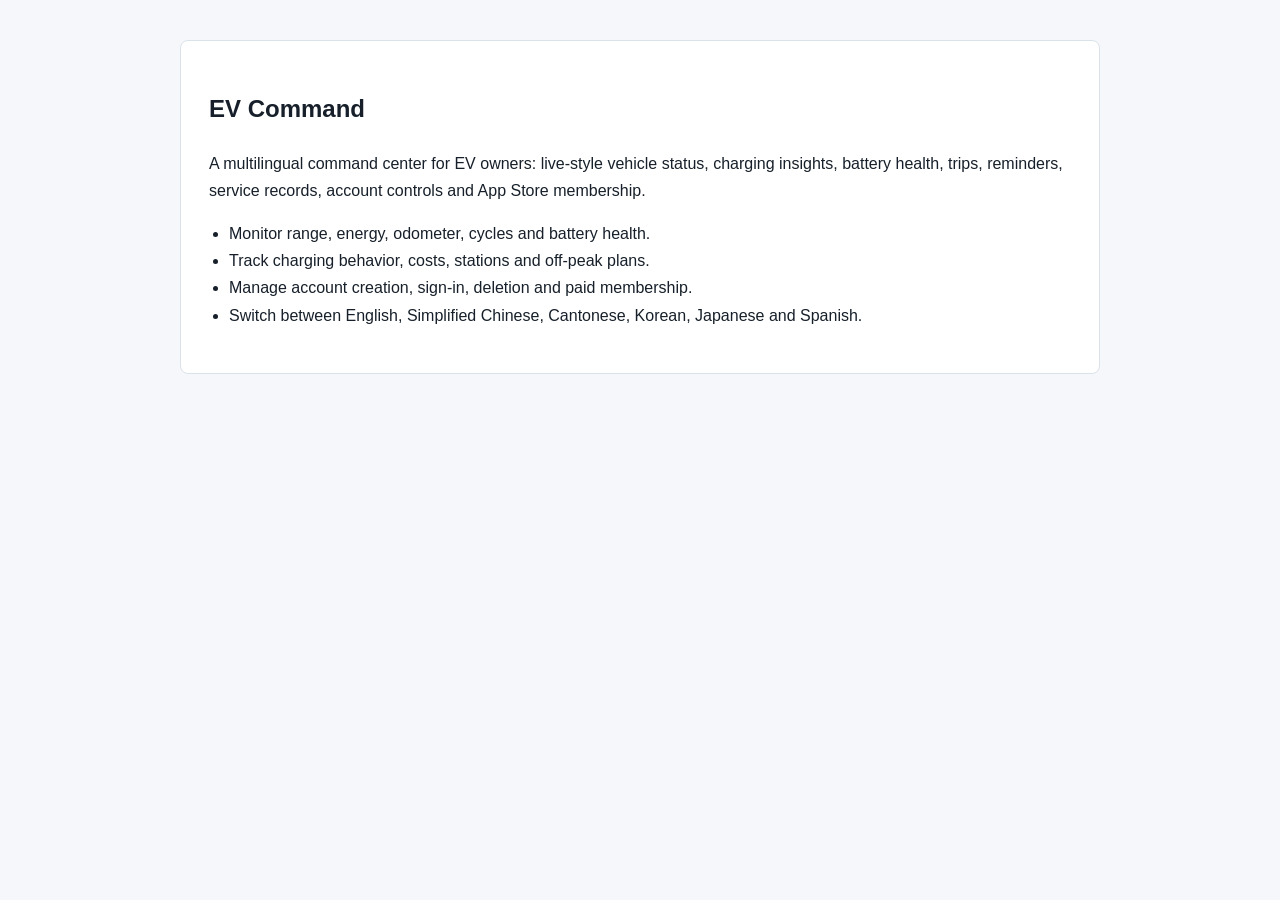
==== marketing.html @ b76dd8e4 "Publish EV Command support pages" ====
<!doctype html>
<html lang="en">
  <head>
    <meta charset="utf-8" />
    <meta name="viewport" content="width=device-width, initial-scale=1" />
    <title>EV Command Product Overview</title>
    <style>
      body { margin: 0; font-family: -apple-system, BlinkMacSystemFont, "Segoe UI", sans-serif; color: #17202a; background: #f5f7fa; }
      main { max-width: 920px; margin: 0 auto; padding: 40px 20px; line-height: 1.7; }
      .panel { background: #fff; border: 1px solid #dbe3ea; border-radius: 8px; padding: 28px; }
      ul { padding-left: 20px; }
    </style>
  </head>
  <body>
    <main>
      <section class="panel">
        <h1>EV Command</h1>
        <p>A multilingual command center for EV owners: live-style vehicle status, charging insights, battery health, trips, reminders, service records, account controls and App Store membership.</p>
        <ul>
          <li>Monitor range, energy, odometer, cycles and battery health.</li>
          <li>Track charging behavior, costs, stations and off-peak plans.</li>
          <li>Manage account creation, sign-in, deletion and paid membership.</li>
          <li>Switch between English, Simplified Chinese, Cantonese, Korean, Japanese and Spanish.</li>
        </ul>
      </section>
    </main>
  </body>
</html>
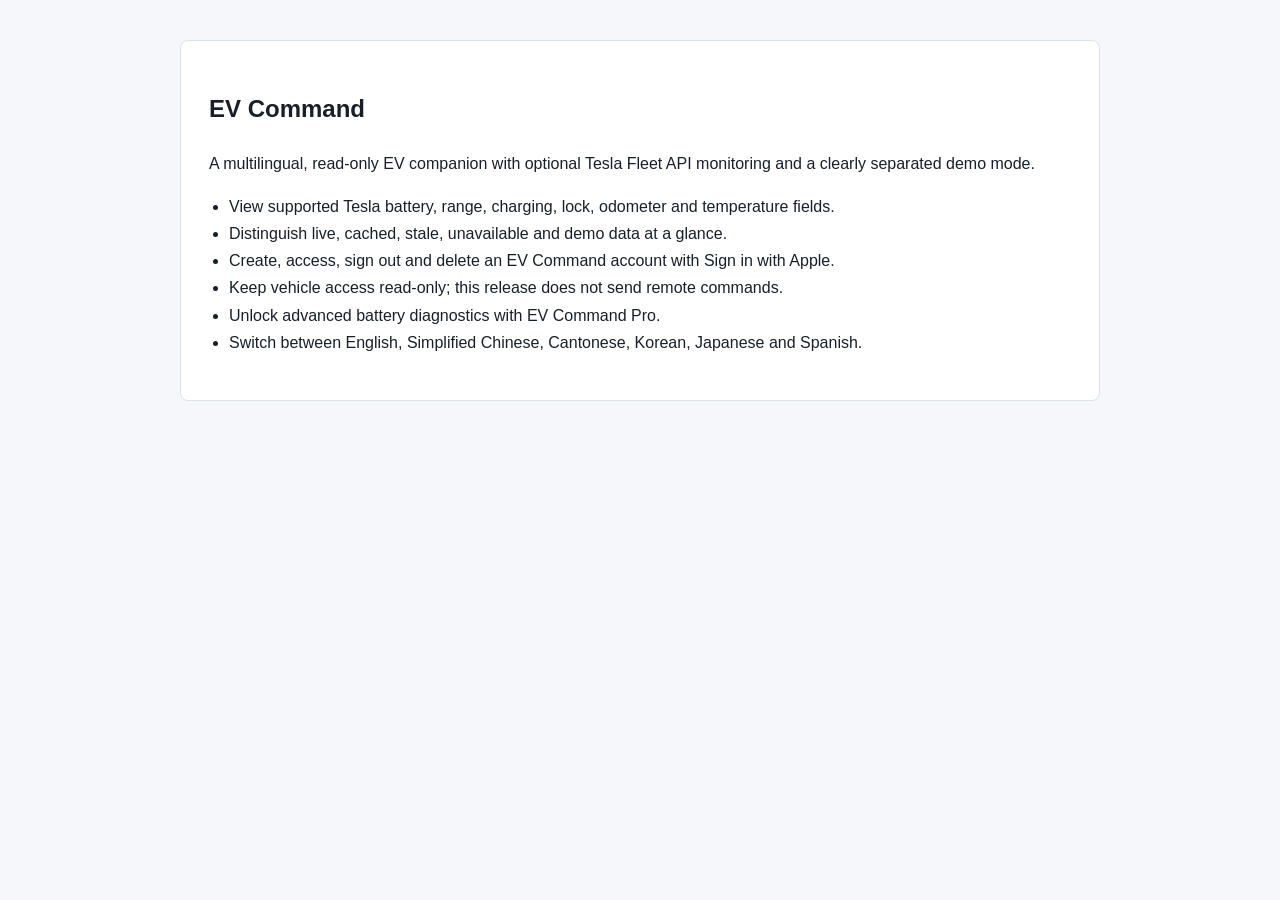
==== commit 327d6cce: "Update EV Command public policies" ====
--- a/marketing.html
+++ b/marketing.html
@@ -15,11 +15,13 @@
     <main>
       <section class="panel">
         <h1>EV Command</h1>
-        <p>A multilingual command center for EV owners: live-style vehicle status, charging insights, battery health, trips, reminders, service records, account controls and App Store membership.</p>
+        <p>A multilingual, read-only EV companion with optional Tesla Fleet API monitoring and a clearly separated demo mode.</p>
         <ul>
-          <li>Monitor range, energy, odometer, cycles and battery health.</li>
-          <li>Track charging behavior, costs, stations and off-peak plans.</li>
-          <li>Manage account creation, sign-in, deletion and paid membership.</li>
+          <li>View supported Tesla battery, range, charging, lock, odometer and temperature fields.</li>
+          <li>Distinguish live, cached, stale, unavailable and demo data at a glance.</li>
+          <li>Create, access, sign out and delete an EV Command account with Sign in with Apple.</li>
+          <li>Keep vehicle access read-only; this release does not send remote commands.</li>
+          <li>Unlock advanced battery diagnostics with EV Command Pro.</li>
           <li>Switch between English, Simplified Chinese, Cantonese, Korean, Japanese and Spanish.</li>
         </ul>
       </section>
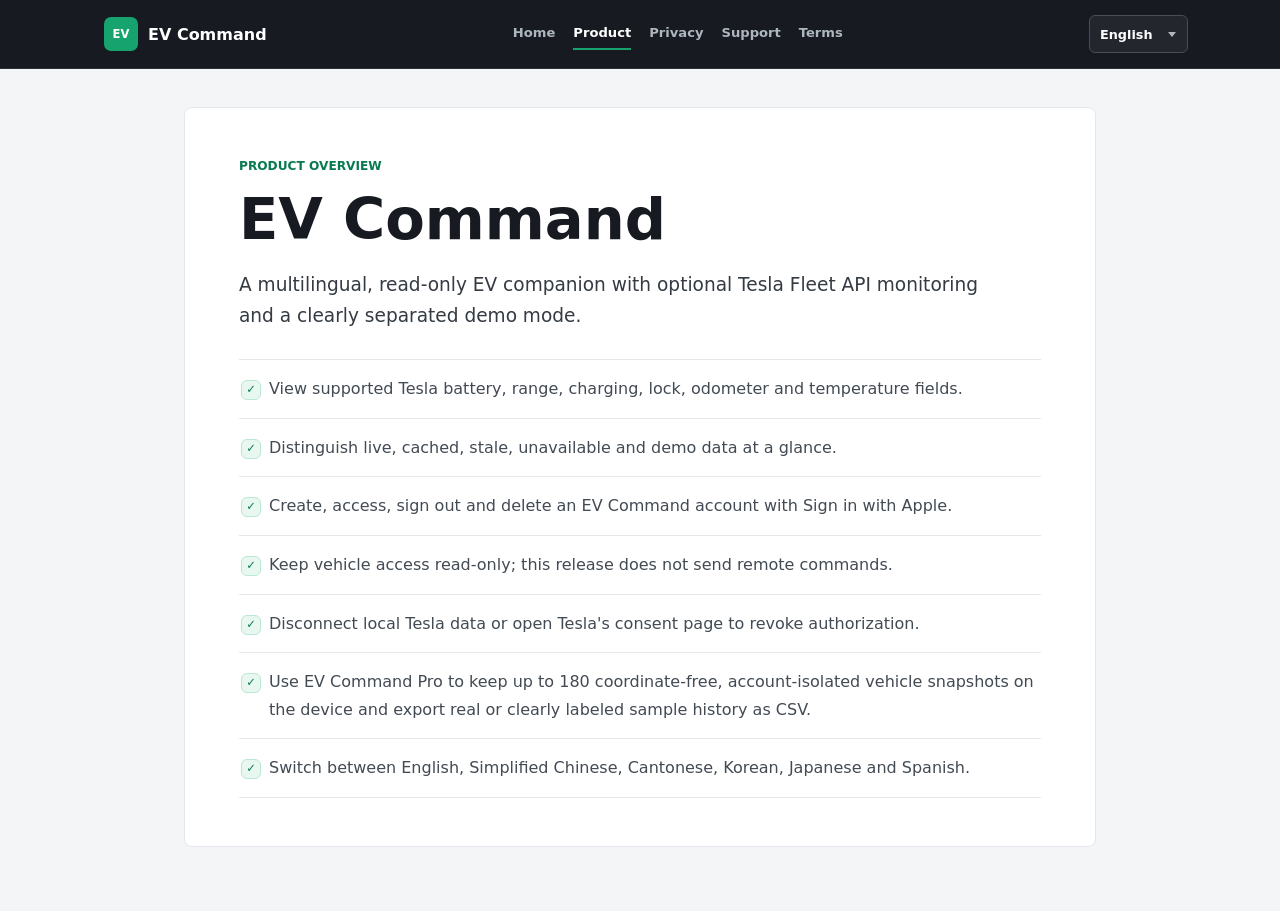
==== commit 76fe4a2c: "docs: publish EV Command release pages" ====
--- a/marketing.html
+++ b/marketing.html
@@ -1,30 +1,71 @@
 <!doctype html>
-<html lang="en">
+<html lang="en-US">
   <head>
     <meta charset="utf-8" />
     <meta name="viewport" content="width=device-width, initial-scale=1" />
-    <title>EV Command Product Overview</title>
-    <style>
-      body { margin: 0; font-family: -apple-system, BlinkMacSystemFont, "Segoe UI", sans-serif; color: #17202a; background: #f5f7fa; }
-      main { max-width: 920px; margin: 0 auto; padding: 40px 20px; line-height: 1.7; }
-      .panel { background: #fff; border: 1px solid #dbe3ea; border-radius: 8px; padding: 28px; }
-      ul { padding-left: 20px; }
-    </style>
+    <meta name="theme-color" content="#171a20" />
+    <meta
+      name="description"
+      content="A multilingual, read-only EV companion with optional Tesla Fleet API monitoring and a clearly separated demo mode."
+      data-i18n-content="marketing.description"
+    />
+    <title data-i18n="marketing.title">EV Command Product Overview</title>
+    <link rel="stylesheet" href="./site.css" />
+    <script type="module" src="./site.js" defer></script>
   </head>
-  <body>
-    <main>
-      <section class="panel">
-        <h1>EV Command</h1>
-        <p>A multilingual, read-only EV companion with optional Tesla Fleet API monitoring and a clearly separated demo mode.</p>
-        <ul>
-          <li>View supported Tesla battery, range, charging, lock, odometer and temperature fields.</li>
-          <li>Distinguish live, cached, stale, unavailable and demo data at a glance.</li>
-          <li>Create, access, sign out and delete an EV Command account with Sign in with Apple.</li>
-          <li>Keep vehicle access read-only; this release does not send remote commands.</li>
-          <li>Unlock advanced battery diagnostics with EV Command Pro.</li>
-          <li>Switch between English, Simplified Chinese, Cantonese, Korean, Japanese and Spanish.</li>
+  <body data-page="product">
+    <a class="skip-link" href="#main-content" data-i18n="common.skip">Skip to main content</a>
+    <header class="site-header">
+      <div class="header-inner">
+        <a class="brand-link" href="./index.html">
+          <span class="brand-mark" aria-hidden="true">EV</span>
+          <span data-i18n="common.brand">EV Command</span>
+        </a>
+        <nav
+          class="site-nav"
+          aria-label="Primary navigation"
+          data-i18n-aria-label="common.primaryNavigation"
+        >
+          <a class="nav-link" href="./index.html" data-i18n="nav.home">Home</a>
+          <a class="nav-link" href="./marketing.html" aria-current="page" data-i18n="nav.product">Product</a>
+          <a class="nav-link" href="./privacy.html" data-i18n="nav.privacy">Privacy</a>
+          <a class="nav-link" href="./support.html" data-i18n="nav.support">Support</a>
+          <a class="nav-link" href="./terms.html" data-i18n="nav.terms">Terms</a>
+        </nav>
+        <div class="locale-control">
+          <label class="visually-hidden" for="locale-switcher" data-i18n="common.language">Language</label>
+          <select
+            id="locale-switcher"
+            aria-label="Language"
+            data-i18n-aria-label="common.language"
+          >
+            <option value="en-US" lang="en-US">English</option>
+            <option value="zh-Hans" lang="zh-Hans">简体中文</option>
+            <option value="yue-Hant-HK" lang="yue-Hant-HK">廣東話</option>
+            <option value="ko" lang="ko">한국어</option>
+            <option value="ja" lang="ja">日本語</option>
+            <option value="es-ES" lang="es-ES">Español</option>
+          </select>
+        </div>
+      </div>
+    </header>
+    <main id="main-content" class="site-main">
+      <article class="document">
+        <p class="eyebrow" data-i18n="marketing.eyebrow">Product overview</p>
+        <h1 data-i18n="marketing.heading">EV Command</h1>
+        <p class="lead" data-i18n="marketing.intro">
+          A multilingual, read-only EV companion with optional Tesla Fleet API monitoring and a clearly separated demo mode.
+        </p>
+        <ul class="feature-list">
+          <li data-i18n="marketing.feature1">View supported Tesla battery, range, charging, lock, odometer and temperature fields.</li>
+          <li data-i18n="marketing.feature2">Distinguish live, cached, stale, unavailable and demo data at a glance.</li>
+          <li data-i18n="marketing.feature3">Create, access, sign out and delete an EV Command account with Sign in with Apple.</li>
+          <li data-i18n="marketing.feature4">Keep vehicle access read-only; this release does not send remote commands.</li>
+          <li data-i18n="marketing.feature5">Disconnect local Tesla data or open Tesla's consent page to revoke authorization.</li>
+          <li data-i18n="marketing.feature6">Use EV Command Pro to keep up to 180 coordinate-free, account-isolated vehicle snapshots on the device and export real or clearly labeled sample history as CSV.</li>
+          <li data-i18n="marketing.feature7">Switch between English, Simplified Chinese, Cantonese, Korean, Japanese and Spanish.</li>
         </ul>
-      </section>
+      </article>
     </main>
   </body>
 </html>
--- a/site.css
+++ b/site.css
@@ -0,0 +1,420 @@
+:root {
+  color-scheme: light;
+  --page: #f3f5f7;
+  --surface: #ffffff;
+  --ink: #171a20;
+  --muted: #66707a;
+  --line: #e4e7eb;
+  --line-strong: #cfd5dc;
+  --green: #16a36d;
+  --green-dark: #087a50;
+  --green-soft: #e8f8f1;
+  --orange: #ff6a2f;
+  font-family: Inter, ui-sans-serif, system-ui, -apple-system, BlinkMacSystemFont,
+    "Segoe UI", "PingFang SC", "Hiragino Sans GB", "Microsoft YaHei",
+    "Apple SD Gothic Neo", "Noto Sans KR", "Hiragino Kaku Gothic ProN",
+    "Noto Sans JP", sans-serif;
+}
+
+* {
+  box-sizing: border-box;
+}
+
+html {
+  min-width: 320px;
+  scroll-behavior: smooth;
+}
+
+body {
+  background: var(--page);
+  color: var(--ink);
+  margin: 0;
+  min-height: 100vh;
+}
+
+a {
+  color: var(--green-dark);
+  text-decoration-thickness: 1px;
+  text-underline-offset: 3px;
+}
+
+a:hover {
+  color: var(--green);
+}
+
+a:focus-visible,
+select:focus-visible {
+  outline: 3px solid rgba(22, 163, 109, 0.3);
+  outline-offset: 3px;
+}
+
+.skip-link {
+  background: var(--surface);
+  border: 1px solid var(--line-strong);
+  border-radius: 6px;
+  color: var(--ink);
+  font-weight: 750;
+  left: 12px;
+  padding: 9px 12px;
+  position: fixed;
+  top: 12px;
+  transform: translateY(-160%);
+  z-index: 10;
+}
+
+.skip-link:focus {
+  transform: translateY(0);
+}
+
+.site-header {
+  background: #171a20;
+  border-bottom: 1px solid #2b3037;
+  color: #ffffff;
+}
+
+.header-inner {
+  display: grid;
+  gap: 12px;
+  grid-template-columns: minmax(0, 1fr) auto;
+  margin: 0 auto;
+  max-width: 1120px;
+  padding: 14px 16px 10px;
+}
+
+.brand-link {
+  align-items: center;
+  color: #ffffff;
+  display: inline-flex;
+  font-size: 1rem;
+  font-weight: 800;
+  gap: 10px;
+  grid-column: 1;
+  grid-row: 1;
+  justify-self: start;
+  letter-spacing: 0;
+  text-decoration: none;
+}
+
+.brand-link:hover {
+  color: #ffffff;
+}
+
+.brand-mark {
+  align-items: center;
+  background: var(--green);
+  border-radius: 7px;
+  color: #ffffff;
+  display: inline-flex;
+  font-size: 0.72rem;
+  font-weight: 900;
+  height: 34px;
+  justify-content: center;
+  letter-spacing: 0;
+  width: 34px;
+}
+
+.locale-control {
+  align-items: center;
+  display: flex;
+  grid-column: 2;
+  grid-row: 1;
+  justify-self: end;
+}
+
+.locale-control select {
+  appearance: none;
+  background: #23272d;
+  border: 1px solid #474e57;
+  border-radius: 6px;
+  color: #ffffff;
+  cursor: pointer;
+  font: inherit;
+  font-size: 0.8rem;
+  font-weight: 700;
+  max-width: 154px;
+  min-height: 38px;
+  padding: 7px 30px 7px 10px;
+}
+
+.locale-control::after {
+  border-color: #aeb6bf transparent transparent;
+  border-style: solid;
+  border-width: 5px 4px 0;
+  content: "";
+  margin-left: -20px;
+  pointer-events: none;
+}
+
+.site-nav {
+  display: grid;
+  gap: 2px;
+  grid-column: 1 / -1;
+  grid-template-columns: repeat(5, minmax(0, 1fr));
+  grid-row: 2;
+  min-width: 0;
+  padding: 2px 0 0;
+}
+
+.nav-link {
+  align-items: center;
+  border-bottom: 2px solid transparent;
+  color: #aeb6bf;
+  display: flex;
+  font-size: 0.72rem;
+  font-weight: 750;
+  justify-content: center;
+  line-height: 1.2;
+  min-height: 42px;
+  overflow-wrap: anywhere;
+  padding: 7px 1px 8px;
+  text-align: center;
+  text-decoration: none;
+}
+
+.nav-link:hover {
+  color: #ffffff;
+}
+
+.nav-link[aria-current="page"] {
+  border-bottom-color: var(--green);
+  color: #ffffff;
+}
+
+.site-main {
+  margin: 0 auto;
+  max-width: 960px;
+  padding: 20px 12px 40px;
+}
+
+.document {
+  background: var(--surface);
+  border: 1px solid var(--line);
+  border-radius: 8px;
+  padding: 24px 20px;
+}
+
+.eyebrow {
+  color: var(--green-dark);
+  font-size: 0.76rem;
+  font-weight: 850;
+  letter-spacing: 0;
+  margin: 0 0 12px;
+  text-transform: uppercase;
+}
+
+h1,
+h2 {
+  letter-spacing: 0;
+}
+
+h1 {
+  font-size: 2.35rem;
+  line-height: 1.08;
+  margin: 0;
+  overflow-wrap: anywhere;
+}
+
+h2 {
+  border-top: 1px solid var(--line);
+  font-size: 1.25rem;
+  line-height: 1.25;
+  margin: 32px 0 10px;
+  padding-top: 24px;
+}
+
+p,
+li {
+  color: #424a53;
+  font-size: 1rem;
+  line-height: 1.72;
+}
+
+p {
+  margin: 12px 0 0;
+}
+
+.lead {
+  color: #343b43;
+  font-size: 1.08rem;
+  line-height: 1.68;
+  margin-top: 18px;
+  max-width: 760px;
+}
+
+.updated {
+  color: var(--muted);
+  font-size: 0.88rem;
+  font-weight: 700;
+  margin-top: 12px;
+}
+
+.home-document {
+  padding-bottom: 12px;
+}
+
+.home-links {
+  border-top: 1px solid var(--line);
+  display: grid;
+  margin-top: 30px;
+}
+
+.home-link {
+  align-items: center;
+  border-bottom: 1px solid var(--line);
+  color: var(--ink);
+  display: flex;
+  font-weight: 800;
+  justify-content: space-between;
+  min-height: 56px;
+  padding: 13px 2px;
+  text-decoration: none;
+}
+
+.home-link::after {
+  color: var(--green);
+  content: "\2192";
+  font-size: 1.2rem;
+  margin-left: 16px;
+}
+
+.feature-list {
+  border-top: 1px solid var(--line);
+  list-style: none;
+  margin: 28px 0 0;
+  padding: 0;
+}
+
+.feature-list li {
+  border-bottom: 1px solid var(--line);
+  margin: 0;
+  padding: 15px 4px 15px 30px;
+  position: relative;
+}
+
+.feature-list li::before {
+  background: var(--green-soft);
+  border: 1px solid #b8e8d2;
+  border-radius: 6px;
+  color: var(--green-dark);
+  content: "\2713";
+  font-size: 0.72rem;
+  font-weight: 900;
+  height: 18px;
+  left: 2px;
+  line-height: 16px;
+  position: absolute;
+  text-align: center;
+  top: 20px;
+  width: 18px;
+}
+
+.topic-label {
+  color: var(--ink);
+  display: block;
+  font-weight: 850;
+  margin-bottom: 2px;
+}
+
+.support-topics {
+  border-top: 1px solid var(--line);
+  margin-top: 24px;
+}
+
+.support-topics p {
+  border-bottom: 1px solid var(--line);
+  margin: 0;
+  padding: 18px 2px;
+}
+
+#account-deletion {
+  scroll-margin-top: 20px;
+}
+
+.visually-hidden {
+  clip: rect(0 0 0 0);
+  clip-path: inset(50%);
+  height: 1px;
+  overflow: hidden;
+  position: absolute;
+  white-space: nowrap;
+  width: 1px;
+}
+
+@media (min-width: 760px) {
+  .header-inner {
+    align-items: center;
+    gap: 24px;
+    grid-template-columns: auto minmax(0, 1fr) auto;
+    min-height: 68px;
+    padding: 10px 24px;
+  }
+
+  .site-nav {
+    display: flex;
+    gap: 18px;
+    grid-column: auto;
+    grid-row: 1;
+    justify-content: center;
+    padding: 0;
+  }
+
+  .nav-link {
+    flex: 0 0 auto;
+    font-size: 0.82rem;
+    min-height: 0;
+    padding: 7px 0 8px;
+  }
+
+  .brand-link {
+    grid-column: 1;
+  }
+
+  .locale-control {
+    grid-column: 3;
+  }
+
+  .site-main {
+    padding: 38px 24px 64px;
+  }
+
+  .document {
+    padding: 48px 54px;
+  }
+
+  .home-document {
+    padding-bottom: 24px;
+  }
+
+  h1 {
+    font-size: 3.6rem;
+  }
+
+  h2 {
+    font-size: 1.38rem;
+  }
+
+  .lead {
+    font-size: 1.16rem;
+  }
+}
+
+@media print {
+  body {
+    background: #ffffff;
+  }
+
+  .skip-link,
+  .site-header {
+    display: none;
+  }
+
+  .site-main {
+    max-width: none;
+    padding: 0;
+  }
+
+  .document {
+    border: 0;
+    padding: 0;
+  }
+}
